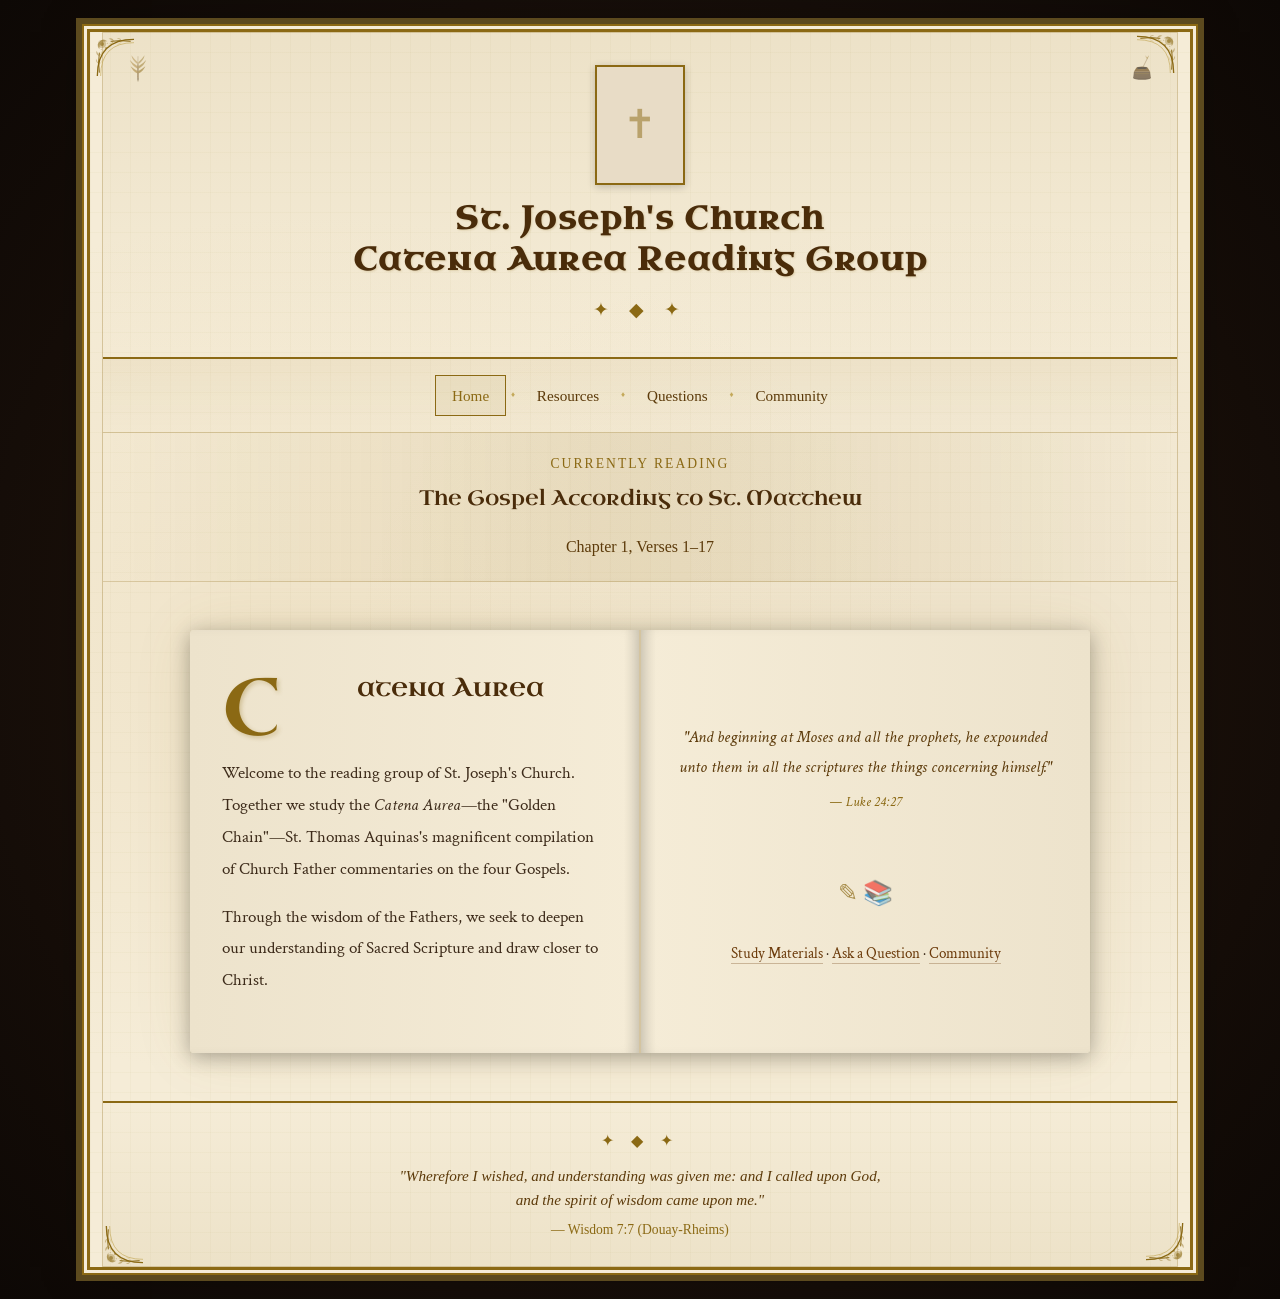
==== index.html @ 97a736d8 "Update site: Disqus commenting, new footer, commentary links, smaller icons - Replace blog posts wit" ====
<!DOCTYPE html>
<html lang="en">
<head>
    <!--
        THIS IS YOUR HOMEPAGE, AMANDA!
        It features an "open book" layout with two pages side by side.
        The left page has the title and welcome message.
        The right page has a featured verse and quick links.

        To change any text, just edit the words between the tags below.
    -->
    <meta charset="UTF-8">
    <meta name="viewport" content="width=device-width, initial-scale=1.0">
    <title>St. Joseph's Catena Aurea Reading Group</title>
    <link rel="stylesheet" href="style.css">
</head>
<body>

<!-- The whole site sits inside this "page-frame" which creates the
     illuminated manuscript border effect on the dark background -->
<div class="page-frame">
<div class="page-inner">

    <!-- ======== HEADER ========
         The quill sits on the left, inkwell on the right,
         and a portrait of St. Thomas Aquinas in the center.

         TO ADD THE PORTRAIT:
         1. Save a portrait image as "images/aquinas-portrait.jpg"
         2. Replace the <div class="portrait-placeholder"> below
            with: <img src="images/aquinas-portrait.jpg" alt="St. Thomas Aquinas">
    -->
    <header class="site-header">
        <div class="header-icon-left">
            <img src="images/quill.svg" alt="Quill">
        </div>
        <div class="header-icon-right">
            <img src="images/inkwell.svg" alt="Inkwell">
        </div>
        <div class="header-portrait">
            <div class="portrait-placeholder">&#10013;</div>
        </div>
        <h1>St. Joseph's Church<br>Catena Aurea Reading Group</h1>
        <div class="ornament">&#10022; &#9670; &#10022;</div>
    </header>

    <!-- ======== NAVIGATION ========
         These links appear on EVERY page. If you add a new page,
         add a matching link here (and on every other page too).
         The "active" class highlights which page you're currently on. -->
    <nav class="site-nav">
        <a href="index.html" class="active">Home</a>
        <span class="sep">&#9830;</span>
        <a href="resources.html">Resources</a>
        <span class="sep">&#9830;</span>
        <a href="questions.html">Questions</a>
        <span class="sep">&#9830;</span>
        <a href="community.html">Community</a>
    </nav>

    <!-- ======== CURRENTLY READING — prominent at the top ======== -->
    <section class="currently-reading">
        <p class="currently-reading-label">Currently Reading</p>
        <p class="currently-reading-title">The Gospel According to St. Matthew</p>
        <p class="currently-reading-chapter">Chapter 1, Verses 1&ndash;17</p>
    </section>

    <!-- ======== THE OPEN BOOK ========
         This creates a two-page "open book" layout.
         Left page = title & welcome, Right page = verse & links.

         TO ADD A BACKGROUND IMAGE (like a book on a medieval desk):
         1. Save your image in an "images" folder
         2. In style.css, find the ".hero-book" section
         3. Uncomment the background-image line and point it to your file
    -->
    <section class="hero-book">
        <div class="book-container">

            <!-- LEFT PAGE -->
            <div class="book-page-left">
                <div class="book-title">
                    <span class="illuminated-letter">C</span>atena Aurea
                </div>
                <div class="book-text">
                    <p>
                        Welcome to the reading group of St. Joseph's Church.
                        Together we study the <em>Catena Aurea</em>&mdash;the
                        "Golden Chain"&mdash;St. Thomas Aquinas's magnificent
                        compilation of Church Father commentaries on the four Gospels.
                    </p>
                    <p>
                        Through the wisdom of the Fathers, we seek to deepen our
                        understanding of Sacred Scripture and draw closer to Christ.
                    </p>
                </div>
            </div>

            <!-- RIGHT PAGE -->
            <div class="book-page-right">
                <div class="book-verse">
                    "And beginning at Moses and all the prophets,
                    he expounded unto them in all the scriptures
                    the things concerning himself."
                    <cite>&mdash; Luke 24:27</cite>
                </div>

                <div class="book-text" style="margin-top: 2rem; text-align: center;">
                    <div class="quill-decoration">&#9998; &#128218;</div>

                    <p style="font-size: 0.95rem;">
                        <a href="resources.html">Study Materials</a> &middot;
                        <a href="questions.html">Ask a Question</a> &middot;
                        <a href="community.html">Community</a>
                    </p>
                </div>
            </div>

        </div><!-- end book-container -->
    </section>

    <!-- ======== FOOTER ======== -->
    <footer class="site-footer">
        <div class="footer-ornament">&#10022; &#9670; &#10022;</div>
        <p class="footer-verse">
            "Wherefore I wished, and understanding was given me: and I called
            upon God, and the spirit of wisdom came upon me."
        </p>
        <p class="footer-cite">&mdash; Wisdom 7:7 (Douay-Rheims)</p>
    </footer>

</div><!-- end page-inner -->
</div><!-- end page-frame -->

</body>
</html>
---- style.css ----
/*
 * ==========================================================
 *  ST. JOSEPH'S CATENA AUREA READING GROUP
 *  Medieval Illuminated Manuscript Theme
 * ==========================================================
 *
 *  HOW THIS STYLESHEET WORKS, AMANDA:
 *
 *  This file controls ALL the visual styling for every page.
 *  It's organized in sections:
 *    1. Fonts & base styles
 *    2. The illuminated border / page frame
 *    3. Navigation
 *    4. The homepage open-book design
 *    5. Page content styles
 *    6. Cards, quotes, and special sections
 *    7. Footer
 *    8. Mobile styles
 *
 *  To change colors, look for "color:" or "background" lines.
 *  The main gold color is #8B6914. The parchment color is #f5ecd7.
 * ==========================================================
 */

/* ---- GOOGLE FONTS ----
   We import two fonts:
   - "Uncial Antiqua" for headings (looks like medieval script)
   - "Crimson Text" for body text (elegant serif, easy to read)
   These load from Google's free font service.
*/
@import url('https://fonts.googleapis.com/css2?family=Uncial+Antiqua&family=Crimson+Text:ital,wght@0,400;0,600;0,700;1,400;1,600&family=IM+Fell+English+SC&display=swap');

/* ---- BASE STYLES ---- */

* {
    margin: 0;
    padding: 0;
    box-sizing: border-box;
}

html {
    scroll-behavior: smooth;
}

body {
    font-family: 'Crimson Text', Georgia, serif;
    font-size: 18px;
    line-height: 1.8;
    color: #2c1810;
    background-color: #1a0f0a;
    /* Dark wood-like background behind the "page" */
    background-image:
        radial-gradient(ellipse at center, #2a1a10 0%, #0d0805 100%);
    min-height: 100vh;
}

/* ============================================================
   THE ILLUMINATED PAGE FRAME
   This creates the parchment "page" with ornate borders,
   sitting on the dark background like a manuscript on a desk.
   ============================================================ */

.page-frame {
    max-width: 1100px;
    margin: 2rem auto;
    background-color: #f5ecd7;
    /* Parchment texture effect using CSS gradients */
    background-image:
        linear-gradient(rgba(139, 105, 20, 0.03) 1px, transparent 1px),
        linear-gradient(90deg, rgba(139, 105, 20, 0.03) 1px, transparent 1px),
        radial-gradient(ellipse at 20% 50%, rgba(210, 180, 120, 0.15), transparent 50%),
        radial-gradient(ellipse at 80% 50%, rgba(180, 150, 100, 0.1), transparent 50%);
    background-size: 20px 20px, 20px 20px, 100% 100%, 100% 100%;
    position: relative;
    box-shadow:
        0 0 0 3px #8B6914,
        0 0 0 6px #f5ecd7,
        0 0 0 8px #8B6914,
        0 0 0 14px #5c4a1e,
        0 0 40px rgba(0, 0, 0, 0.5);
    /* The multi-layer box-shadow creates the ornate gold border effect */
}

/* Decorative corner ornaments using SVG images */
.page-frame::before,
.page-frame::after {
    content: "";
    position: absolute;
    width: 80px;
    height: 80px;
    background-image: url('images/border-corner.svg');
    background-size: contain;
    background-repeat: no-repeat;
    z-index: 2;
}

.page-frame::before {
    top: 4px;
    left: 4px;
}

.page-frame::after {
    bottom: 4px;
    right: 4px;
    transform: rotate(180deg);
}

/* Inner border decoration */
.page-inner {
    border: 1px solid rgba(139, 105, 20, 0.3);
    margin: 12px;
    padding: 0;
    position: relative;
}

.page-inner::before,
.page-inner::after {
    content: "";
    position: absolute;
    width: 80px;
    height: 80px;
    background-image: url('images/border-corner.svg');
    background-size: contain;
    background-repeat: no-repeat;
    z-index: 2;
}

.page-inner::before {
    top: 0;
    right: 0;
    transform: scaleX(-1);
}

.page-inner::after {
    bottom: 0;
    left: 0;
    transform: scaleY(-1);
}

/* ============================================================
   TOP HEADER BANNER
   ============================================================ */

.site-header {
    text-align: center;
    padding: 2rem 2rem 1rem;
    border-bottom: 2px solid #8B6914;
    position: relative;
    background: linear-gradient(to bottom,
        rgba(139, 105, 20, 0.08),
        transparent);
}

/* Quill and inkwell icons flanking the header */
.header-icon-left,
.header-icon-right {
    position: absolute;
    top: 1.2rem;
    width: 22px;
    height: 32px;
    opacity: 0.6;
}

.header-icon-left {
    left: 1.5rem;
}

.header-icon-right {
    right: 1.5rem;
}

.header-icon-left img,
.header-icon-right img {
    width: 100%;
    height: 100%;
}

/* Thomas Aquinas portrait */
.header-portrait {
    width: 90px;
    height: 120px;
    margin: 0 auto 0.8rem;
    border: 2px solid #8B6914;
    box-shadow: 0 2px 8px rgba(0, 0, 0, 0.2);
    overflow: hidden;
    background-color: #e8dcc6;
}

.header-portrait img {
    width: 100%;
    height: 100%;
    object-fit: cover;
}

/* Placeholder when no portrait image is set yet */
.header-portrait .portrait-placeholder {
    width: 100%;
    height: 100%;
    display: flex;
    align-items: center;
    justify-content: center;
    font-family: 'Uncial Antiqua', serif;
    font-size: 2.5rem;
    color: #8B6914;
    opacity: 0.5;
}

.site-header h1 {
    font-family: 'Uncial Antiqua', 'IM Fell English SC', serif;
    font-size: 2rem;
    color: #4a2c0a;
    letter-spacing: 0.05em;
    line-height: 1.3;
    text-shadow: 1px 1px 2px rgba(139, 105, 20, 0.2);
}

.site-header .subtitle {
    font-family: 'IM Fell English SC', serif;
    font-size: 1.05rem;
    color: #7a5c2e;
    margin-top: 0.3rem;
    font-style: italic;
}

/* Decorative divider line with diamond */
.ornament {
    text-align: center;
    color: #8B6914;
    font-size: 1.2rem;
    margin: 0.8rem 0;
    letter-spacing: 0.5rem;
}

/* ============================================================
   NAVIGATION
   The menu that appears on every page.
   ============================================================ */

.site-nav {
    display: flex;
    justify-content: center;
    flex-wrap: wrap;
    gap: 0.3rem;
    padding: 1rem 1.5rem;
    background: linear-gradient(to bottom,
        rgba(139, 105, 20, 0.06),
        transparent);
    border-bottom: 1px solid rgba(139, 105, 20, 0.25);
}

.site-nav a {
    font-family: 'IM Fell English SC', serif;
    font-size: 0.95rem;
    color: #5c3a0a;
    text-decoration: none;
    padding: 0.35rem 1rem;
    border: 1px solid transparent;
    transition: all 0.3s ease;
}

.site-nav a:hover,
.site-nav a.active {
    color: #8B6914;
    border-color: #8B6914;
    background-color: rgba(139, 105, 20, 0.06);
}

/* Separator dots between nav links */
.site-nav .sep {
    color: #c4a95a;
    align-self: center;
    font-size: 0.5rem;
}

/* ============================================================
   CURRENTLY READING — banner at top of homepage
   ============================================================ */

.currently-reading {
    text-align: center;
    padding: 1.2rem 2rem;
    background: linear-gradient(to right,
        transparent,
        rgba(139, 105, 20, 0.1),
        transparent);
    border-bottom: 1px solid rgba(139, 105, 20, 0.25);
}

.currently-reading-label {
    font-family: 'IM Fell English SC', serif;
    font-size: 0.85rem;
    color: #8B6914;
    text-transform: uppercase;
    letter-spacing: 0.15em;
    margin-bottom: 0.2rem;
}

.currently-reading-title {
    font-family: 'Uncial Antiqua', serif;
    font-size: 1.3rem;
    color: #4a2c0a;
}

.currently-reading-chapter {
    font-family: 'IM Fell English SC', serif;
    font-size: 1rem;
    color: #5c3a0a;
    margin-top: 0.2rem;
    margin-bottom: 0;
}

/* ============================================================
   HOMEPAGE — THE OPEN BOOK
   ============================================================ */

.hero-book {
    padding: 3rem 2rem;
    text-align: center;
    position: relative;
}

/* If you add a background image of an open book on a desk,
   uncomment and edit this section:

.hero-book {
    background-image: url('images/book-on-desk.jpg');
    background-size: cover;
    background-position: center;
    min-height: 500px;
}
*/

.book-container {
    display: flex;
    max-width: 900px;
    margin: 0 auto;
    box-shadow:
        0 4px 20px rgba(0, 0, 0, 0.3),
        0 0 60px rgba(139, 105, 20, 0.1);
    border-radius: 4px;
    overflow: hidden;
}

/* Left page of the open book */
.book-page-left,
.book-page-right {
    flex: 1;
    padding: 2.5rem 2rem;
    background-color: #f9f2e3;
    position: relative;
    min-height: 400px;
    display: flex;
    flex-direction: column;
    justify-content: center;
}

.book-page-left {
    background: linear-gradient(to right, #ede3cc, #f5ecd7);
    border-right: 2px solid #d4c4a0;
    box-shadow: inset -8px 0 15px -8px rgba(0, 0, 0, 0.15);
}

.book-page-right {
    background: linear-gradient(to left, #ede3cc, #f5ecd7);
    border-left: none;
    box-shadow: inset 8px 0 15px -8px rgba(0, 0, 0, 0.15);
}

/* The "spine" shadow between pages */
.book-page-left::after {
    content: '';
    position: absolute;
    right: 0;
    top: 0;
    bottom: 0;
    width: 15px;
    background: linear-gradient(to left,
        rgba(0, 0, 0, 0.08),
        transparent);
}

.book-page-right::before {
    content: '';
    position: absolute;
    left: 0;
    top: 0;
    bottom: 0;
    width: 15px;
    background: linear-gradient(to right,
        rgba(0, 0, 0, 0.08),
        transparent);
}

/* Illuminated capital letter - the big decorative first letter */
.illuminated-letter {
    font-family: 'Uncial Antiqua', serif;
    font-size: 5rem;
    float: left;
    line-height: 0.85;
    color: #8B6914;
    margin-right: 0.15em;
    margin-top: 0.05em;
    text-shadow: 2px 2px 4px rgba(139, 105, 20, 0.3);
    /* In real illuminated manuscripts, the first letter was
       painted in gold with intricate decorations around it */
}

.book-title {
    font-family: 'Uncial Antiqua', serif;
    font-size: 1.6rem;
    color: #4a2c0a;
    margin-bottom: 1rem;
    line-height: 1.4;
}

.book-text {
    font-size: 1.05rem;
    line-height: 1.9;
    color: #3d2b1a;
    text-align: left;
}

.book-verse {
    font-style: italic;
    text-align: center;
    margin-top: 1.5rem;
    color: #5c3a0a;
    font-size: 1.05rem;
}

.book-verse cite {
    display: block;
    font-size: 0.9rem;
    margin-top: 0.4rem;
    color: #8B6914;
}

/* ============================================================
   PAGE CONTENT — used on all inner pages
   ============================================================ */

.page-content {
    padding: 2rem 3rem;
}

.page-title {
    font-family: 'Uncial Antiqua', serif;
    font-size: 2rem;
    color: #4a2c0a;
    text-align: center;
    margin-bottom: 0.5rem;
}

.page-subtitle {
    font-family: 'IM Fell English SC', serif;
    text-align: center;
    color: #7a5c2e;
    font-size: 1rem;
    margin-bottom: 2rem;
}

h2 {
    font-family: 'Uncial Antiqua', serif;
    font-size: 1.4rem;
    color: #5c3a0a;
    margin: 2rem 0 0.8rem;
    padding-bottom: 0.4rem;
    border-bottom: 1px solid rgba(139, 105, 20, 0.3);
}

h3 {
    font-family: 'IM Fell English SC', serif;
    font-size: 1.15rem;
    color: #6b4c1e;
    margin: 1.5rem 0 0.6rem;
}

p {
    margin-bottom: 1rem;
}

/* ============================================================
   CARDS — used for resources, bios, articles, etc.
   Each card is a little box with a title and description.
   ============================================================ */

.card-grid {
    display: grid;
    grid-template-columns: repeat(auto-fill, minmax(280px, 1fr));
    gap: 1.5rem;
    margin: 1.5rem 0;
}

.card {
    background: linear-gradient(135deg, #faf3e4, #f0e6cf);
    border: 1px solid #d4c4a0;
    padding: 1.5rem;
    position: relative;
    transition: box-shadow 0.3s ease;
}

.card:hover {
    box-shadow: 0 3px 12px rgba(139, 105, 20, 0.15);
}

.card h3 {
    margin-top: 0;
    font-size: 1.1rem;
}

.card p {
    font-size: 0.95rem;
    margin-bottom: 0.5rem;
}

.card .card-type {
    display: inline-block;
    font-family: 'IM Fell English SC', serif;
    font-size: 0.75rem;
    color: #8B6914;
    border: 1px solid #8B6914;
    padding: 0.15rem 0.5rem;
    margin-bottom: 0.8rem;
    text-transform: uppercase;
    letter-spacing: 0.08em;
}

.card a {
    color: #6b3a0a;
    font-weight: 600;
}

.card a:hover {
    color: #8B6914;
}

/* ============================================================
   QUOTES — styled like manuscript excerpts
   ============================================================ */

.quote-card {
    background: linear-gradient(135deg, #faf3e4, #f0e6cf);
    border-left: 4px solid #8B6914;
    padding: 1.5rem 1.5rem 1.2rem;
    margin: 1.2rem 0;
    position: relative;
}

.quote-card::before {
    content: "\201C"; /* opening curly quote */
    font-family: 'Uncial Antiqua', serif;
    font-size: 4rem;
    color: rgba(139, 105, 20, 0.2);
    position: absolute;
    top: -0.2rem;
    left: 0.5rem;
    line-height: 1;
}

.quote-card blockquote {
    font-style: italic;
    font-size: 1.05rem;
    color: #3d2b1a;
    padding-left: 0.5rem;
    margin-bottom: 0.5rem;
}

.quote-card .attribution {
    text-align: right;
    color: #7a5c2e;
    font-family: 'IM Fell English SC', serif;
    font-size: 0.9rem;
}

.quote-card .submitted-by {
    font-size: 0.85rem;
    color: #999;
    margin-top: 0.4rem;
    text-align: right;
}

/* ============================================================
   QUESTIONS SECTION
   ============================================================ */

.question-entry {
    background: linear-gradient(135deg, #faf3e4, #f0e6cf);
    border: 1px solid #d4c4a0;
    padding: 1.5rem;
    margin: 1.2rem 0;
}

.question-entry .question-text {
    font-weight: 700;
    font-size: 1.05rem;
    color: #4a2c0a;
    margin-bottom: 0.8rem;
}

.question-entry .passage-ref {
    font-family: 'IM Fell English SC', serif;
    font-size: 0.85rem;
    color: #8B6914;
    margin-bottom: 0.8rem;
}

.question-entry .catena-quote {
    background-color: rgba(139, 105, 20, 0.06);
    border-left: 3px solid #c4a95a;
    padding: 1rem;
    font-style: italic;
    font-size: 0.95rem;
    color: #3d2b1a;
    margin: 0.8rem 0;
}

.question-entry .catena-quote .father-name {
    font-weight: 700;
    font-style: normal;
    color: #5c3a0a;
}

/* ============================================================
   BLOG POSTS — Community page
   ============================================================ */

.blog-post {
    background: #ffffff;
    border: 1px solid #d4c4a0;
    margin: 1.5rem 0;
    padding: 0;
}

.blog-post-header {
    display: flex;
    justify-content: space-between;
    align-items: center;
    padding: 0.8rem 1.5rem;
    border-bottom: 1px solid rgba(139, 105, 20, 0.15);
    background: rgba(139, 105, 20, 0.05);
}

.blog-post-author {
    font-family: 'IM Fell English SC', serif;
    font-size: 0.95rem;
    color: #5c3a0a;
    font-weight: 700;
}

.blog-post-date {
    font-family: 'IM Fell English SC', serif;
    font-size: 0.85rem;
    color: #8B6914;
}

.blog-post-title {
    font-family: 'Uncial Antiqua', serif;
    font-size: 1.2rem;
    color: #4a2c0a;
    padding: 1rem 1.5rem 0;
    margin: 0;
    border: none;
}

.blog-post-body {
    padding: 0.8rem 1.5rem 1rem;
}

.blog-post-body blockquote {
    background-color: rgba(139, 105, 20, 0.06);
    border-left: 3px solid #c4a95a;
    padding: 1rem;
    margin: 0.8rem 0;
    font-style: italic;
}

.blog-post-body img {
    max-width: 100%;
    margin: 0.8rem 0;
    border: 1px solid #d4c4a0;
}

/* Comments section within a blog post */
.blog-post-comments {
    border-top: 1px solid rgba(139, 105, 20, 0.15);
    padding: 1rem 1.5rem;
    background: rgba(139, 105, 20, 0.03);
}

.blog-post-comments h4 {
    font-family: 'IM Fell English SC', serif;
    font-size: 0.9rem;
    color: #7a5c2e;
    margin-bottom: 0.8rem;
}

.blog-comment {
    padding: 0.6rem 0;
    border-bottom: 1px solid rgba(139, 105, 20, 0.1);
}

.blog-comment:last-child {
    border-bottom: none;
}

.comment-author {
    font-family: 'IM Fell English SC', serif;
    font-size: 0.85rem;
    color: #5c3a0a;
    font-weight: 700;
    margin-right: 0.5rem;
}

.comment-date {
    font-size: 0.8rem;
    color: #999;
}

.blog-comment p {
    font-size: 0.95rem;
    margin: 0.3rem 0 0;
}

.no-comments {
    font-size: 0.9rem;
    color: #999;
}

.announcement h3 {
    margin-top: 0.3rem;
}

/* ============================================================
   MEMBER DIRECTORY (displayed carefully)
   ============================================================ */

.member-card {
    display: flex;
    gap: 1rem;
    align-items: flex-start;
    background: linear-gradient(135deg, #faf3e4, #f0e6cf);
    border: 1px solid #d4c4a0;
    padding: 1rem 1.2rem;
    margin: 0.8rem 0;
}

.member-card .member-initial {
    font-family: 'Uncial Antiqua', serif;
    font-size: 2rem;
    color: #8B6914;
    width: 50px;
    height: 50px;
    border: 2px solid #8B6914;
    border-radius: 50%;
    display: flex;
    align-items: center;
    justify-content: center;
    flex-shrink: 0;
}

.member-card .member-info h3 {
    margin: 0;
    font-size: 1.05rem;
}

.member-card .member-info p {
    font-size: 0.9rem;
    margin-bottom: 0.2rem;
    color: #5c4a2e;
}

/* ============================================================
   BIO SECTIONS for Church Fathers
   ============================================================ */

.bio-entry {
    margin: 1.5rem 0;
    padding-bottom: 1.5rem;
    border-bottom: 1px solid rgba(139, 105, 20, 0.2);
}

.bio-entry:last-child {
    border-bottom: none;
}

.bio-entry .dates {
    font-family: 'IM Fell English SC', serif;
    color: #8B6914;
    font-size: 0.9rem;
}

/* ============================================================
   LINKS & LISTS
   ============================================================ */

a {
    color: #6b3a0a;
    text-decoration: none;
    border-bottom: 1px solid rgba(107, 58, 10, 0.3);
    transition: all 0.2s ease;
}

a:hover {
    color: #8B6914;
    border-bottom-color: #8B6914;
}

ul, ol {
    margin: 0.8rem 0 1.2rem 1.5rem;
}

li {
    margin-bottom: 0.4rem;
}

/* ============================================================
   FOOTER
   ============================================================ */

.site-footer {
    text-align: center;
    padding: 1.5rem 2rem;
    border-top: 2px solid #8B6914;
    background: linear-gradient(to top,
        rgba(139, 105, 20, 0.08),
        transparent);
    color: #7a5c2e;
    font-family: 'IM Fell English SC', serif;
    font-size: 0.9rem;
}

.site-footer .footer-ornament {
    color: #8B6914;
    font-size: 1rem;
    letter-spacing: 0.4rem;
    margin-bottom: 0.5rem;
}

.site-footer .footer-verse {
    font-style: italic;
    font-size: 0.95rem;
    color: #5c3a0a;
    max-width: 500px;
    margin: 0 auto 0.3rem;
    line-height: 1.6;
}

.site-footer .footer-cite {
    font-size: 0.85rem;
    color: #8B6914;
    margin-bottom: 0;
}

/* ============================================================
   HELPER / UTILITY CLASSES
   ============================================================ */

.text-center {
    text-align: center;
}

.mt-2 {
    margin-top: 2rem;
}

.mb-1 {
    margin-bottom: 1rem;
}

/* Inkwell & feather quill decoration — used as accents */
.quill-decoration {
    text-align: center;
    font-size: 1.5rem;
    color: #8B6914;
    margin: 1.5rem 0;
    opacity: 0.7;
}

/* Drop cap for first paragraph of a section */
.drop-cap::first-letter {
    font-family: 'Uncial Antiqua', serif;
    font-size: 3.5rem;
    float: left;
    line-height: 0.8;
    color: #8B6914;
    margin-right: 0.1em;
    margin-top: 0.1em;
}

/* Notice/info boxes */
.notice {
    background-color: rgba(139, 105, 20, 0.07);
    border: 1px dashed #c4a95a;
    padding: 1rem 1.5rem;
    margin: 1.5rem 0;
    font-size: 0.95rem;
    color: #5c3a0a;
}

/* ============================================================
   MOBILE / RESPONSIVE STYLES
   Makes the site look good on phones and tablets.
   ============================================================ */

@media (max-width: 900px) {
    .page-frame {
        margin: 0.5rem;
    }

    .page-content {
        padding: 1.5rem 1.5rem;
    }

    /* Stack the book pages vertically on small screens */
    .book-container {
        flex-direction: column;
    }

    .book-page-left {
        border-right: none;
        border-bottom: 2px solid #d4c4a0;
        box-shadow: inset 0 -8px 15px -8px rgba(0, 0, 0, 0.15);
        min-height: auto;
    }

    .book-page-left::after {
        display: none;
    }

    .book-page-right {
        box-shadow: inset 0 8px 15px -8px rgba(0, 0, 0, 0.15);
        min-height: auto;
    }

    .book-page-right::before {
        display: none;
    }

    .site-header h1 {
        font-size: 1.5rem;
    }

    .card-grid {
        grid-template-columns: 1fr;
    }

    /* Scale down corner ornaments on tablets */
    .page-frame::before,
    .page-frame::after,
    .page-inner::before,
    .page-inner::after {
        width: 60px;
        height: 60px;
    }
}

@media (max-width: 600px) {
    .site-nav {
        flex-direction: column;
        align-items: center;
    }

    .site-nav .sep {
        display: none;
    }

    .page-inner {
        margin: 6px;
    }

    .page-content {
        padding: 1.2rem 1rem;
    }

    .hero-book {
        padding: 1.5rem 1rem;
    }

    .book-page-left,
    .book-page-right {
        padding: 1.5rem 1.2rem;
    }

    .illuminated-letter {
        font-size: 3.5rem;
    }

    .page-title {
        font-size: 1.5rem;
    }

    /* Portrait and icons scale on phone */
    .header-portrait {
        width: 70px;
        height: 95px;
    }

    .header-icon-left,
    .header-icon-right {
        width: 18px;
        height: 26px;
        top: 0.8rem;
    }

    .header-icon-left {
        left: 0.8rem;
    }

    .header-icon-right {
        right: 0.8rem;
    }

    /* Smaller corner ornaments on phones */
    .page-frame::before,
    .page-frame::after,
    .page-inner::before,
    .page-inner::after {
        width: 45px;
        height: 45px;
    }
}
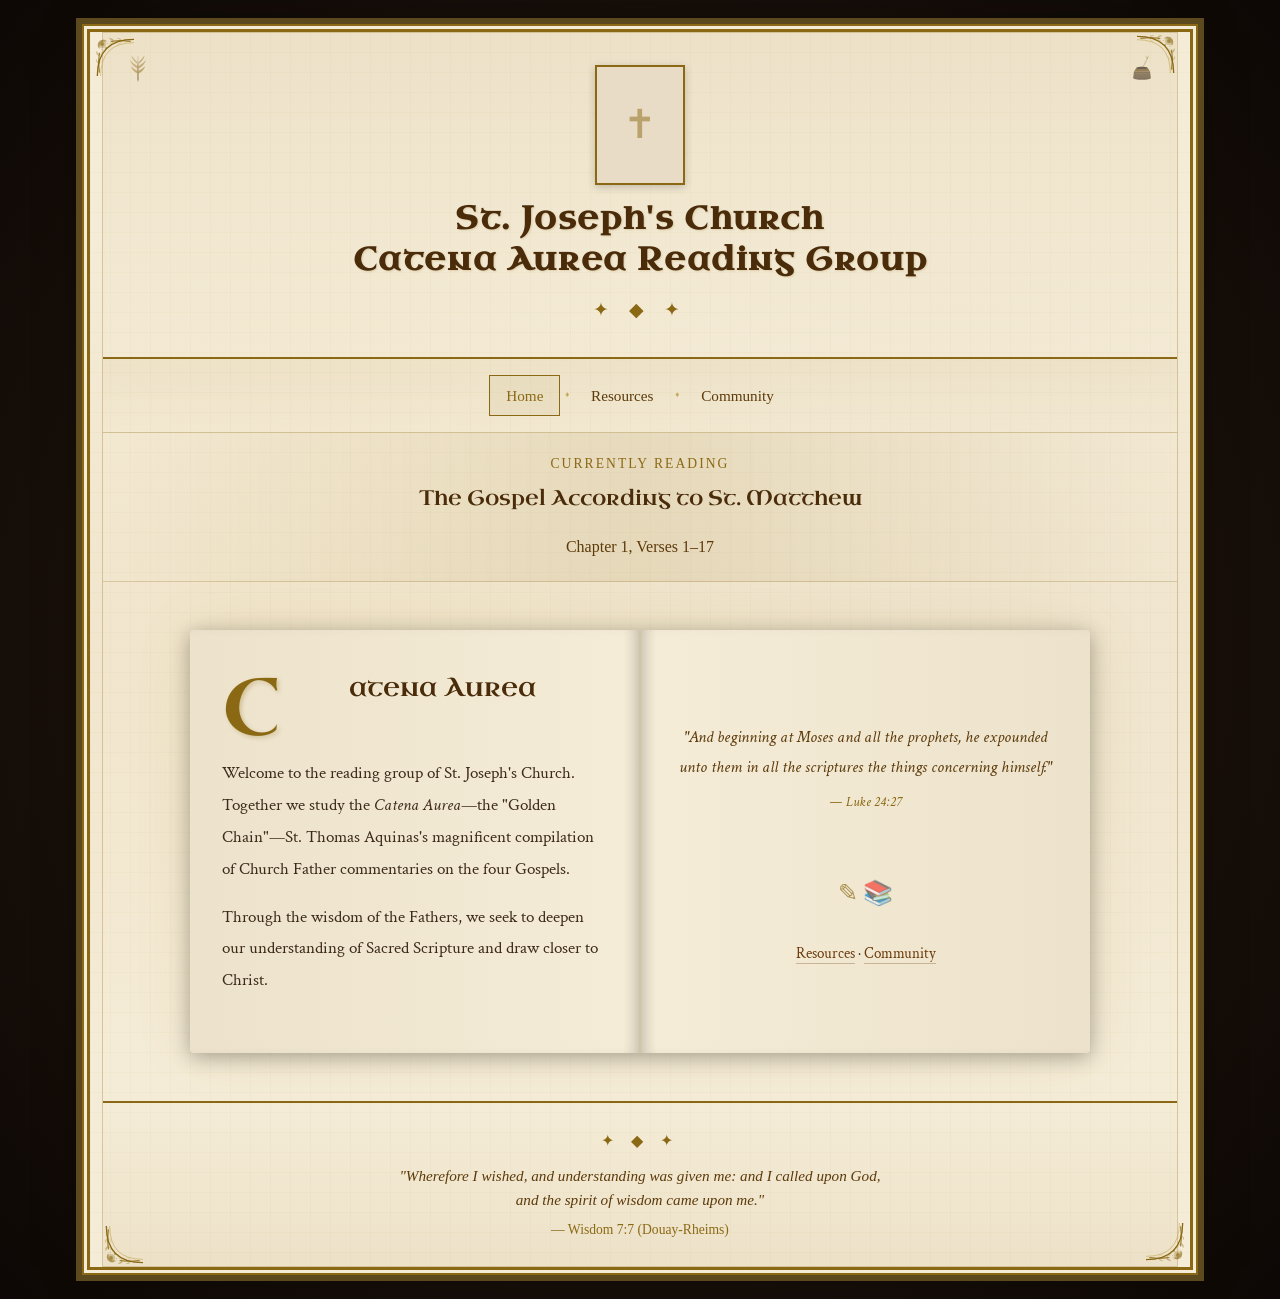
==== commit 4a8d7429: "Simplify site: remove Questions page, clean up Resources, fix spacing - Delete Questions page and re" ====
--- a/index.html
+++ b/index.html
@@ -53,8 +53,6 @@
         <span class="sep">&#9830;</span>
         <a href="resources.html">Resources</a>
         <span class="sep">&#9830;</span>
-        <a href="questions.html">Questions</a>
-        <span class="sep">&#9830;</span>
         <a href="community.html">Community</a>
     </nav>
 
@@ -109,8 +107,7 @@
                     <div class="quill-decoration">&#9998; &#128218;</div>
 
                     <p style="font-size: 0.95rem;">
-                        <a href="resources.html">Study Materials</a> &middot;
-                        <a href="questions.html">Ask a Question</a> &middot;
+                        <a href="resources.html">Resources</a> &middot;
                         <a href="community.html">Community</a>
                     </p>
                 </div>
--- a/style.css
+++ b/style.css
@@ -398,7 +398,7 @@
     float: left;
     line-height: 0.85;
     color: #8B6914;
-    margin-right: 0.15em;
+    margin-right: -0.05em;
     margin-top: 0.05em;
     text-shadow: 2px 2px 4px rgba(139, 105, 20, 0.3);
     /* In real illuminated manuscripts, the first letter was
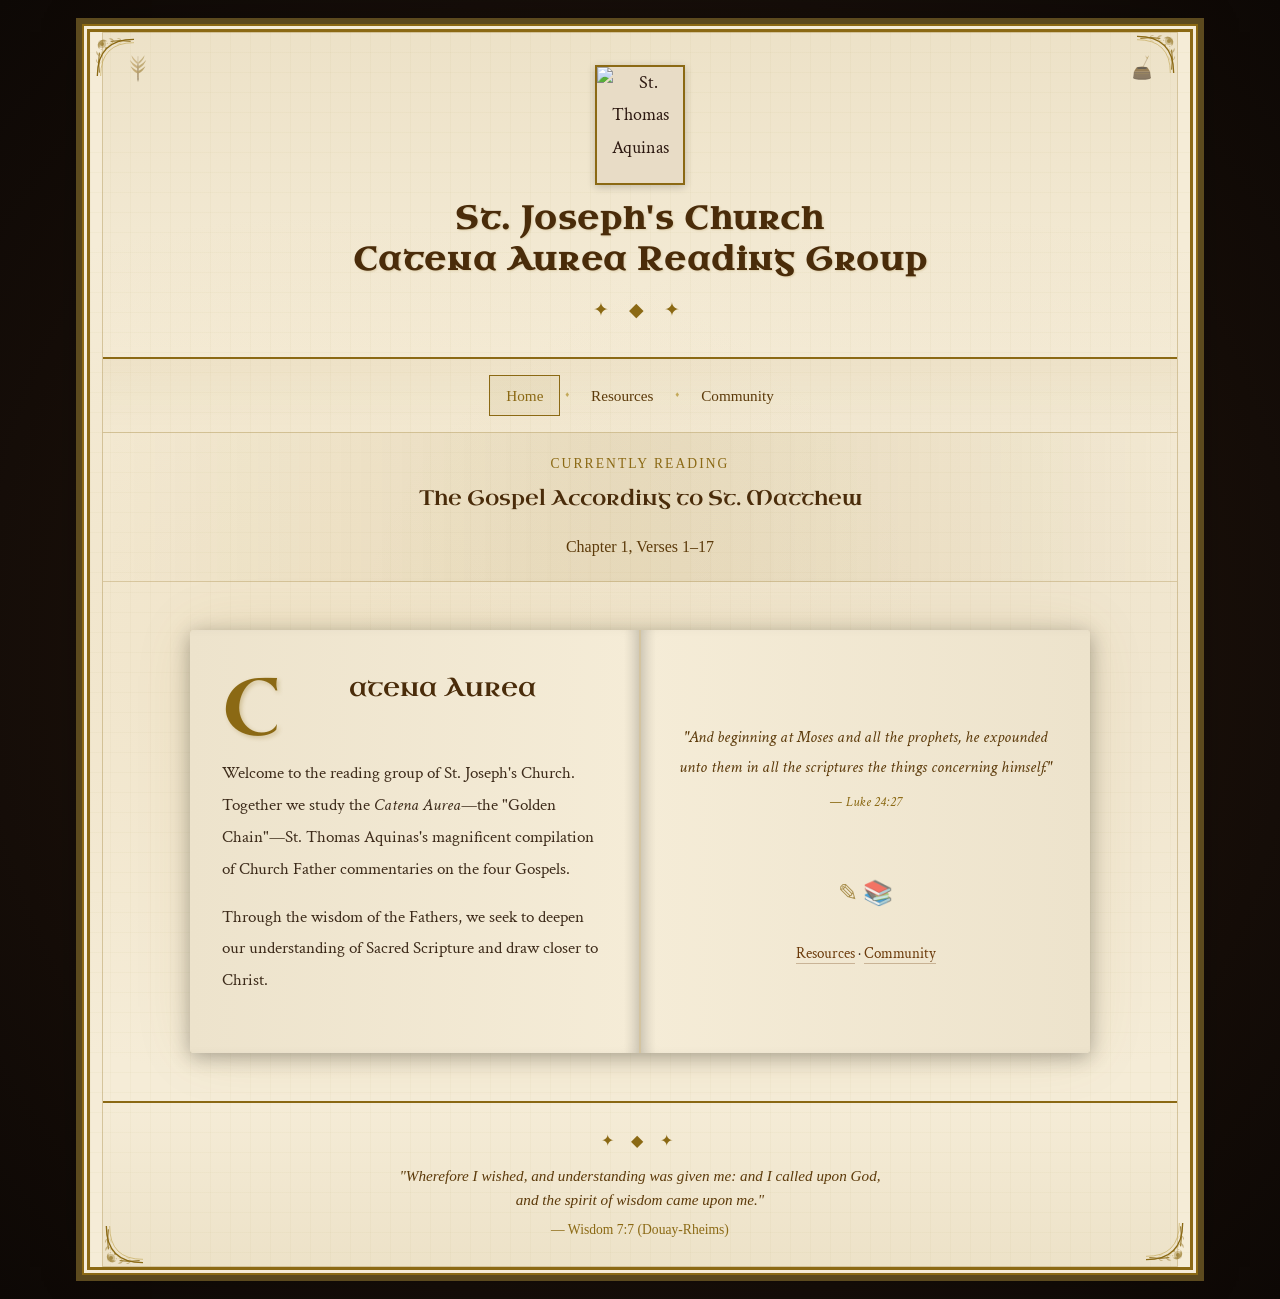
==== commit 4e854644: "Add address, wire up portrait image reference on all pages - Add house address (4284 U.S. Route 5 S," ====
--- a/index.html
+++ b/index.html
@@ -38,7 +38,7 @@
             <img src="images/inkwell.svg" alt="Inkwell">
         </div>
         <div class="header-portrait">
-            <div class="portrait-placeholder">&#10013;</div>
+            <img src="images/aquinas-portrait.jpg" alt="St. Thomas Aquinas">
         </div>
         <h1>St. Joseph's Church<br>Catena Aurea Reading Group</h1>
         <div class="ornament">&#10022; &#9670; &#10022;</div>
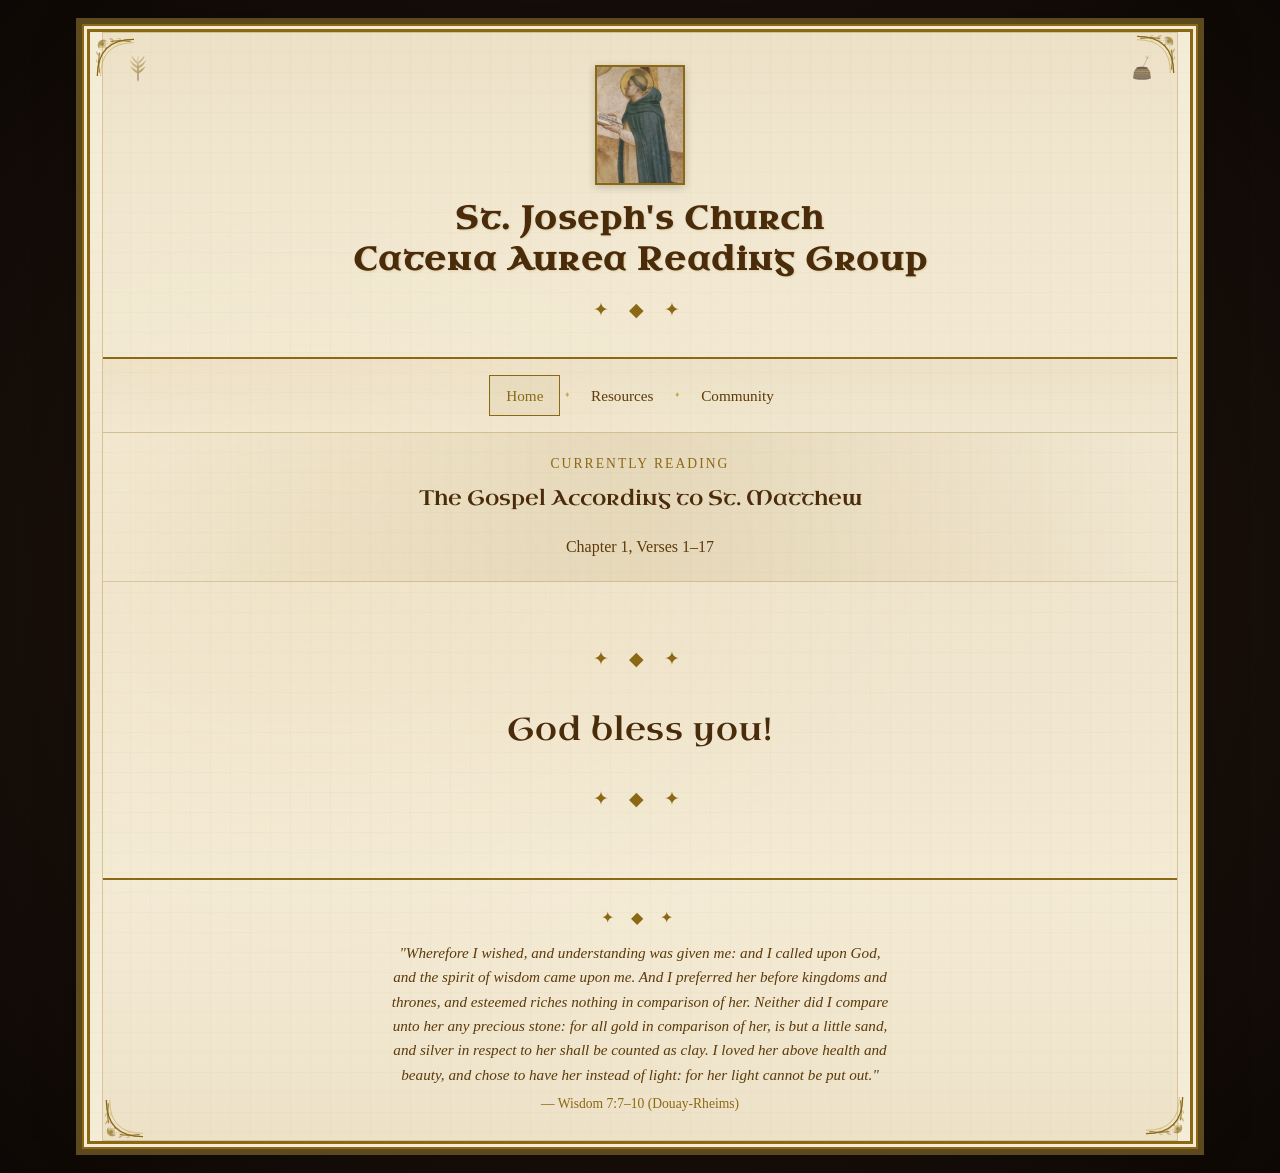
==== commit 97ec58ef: "Add Aquinas portrait, replace homepage with blessing, expand Wisdom quote - Add Fra Angelico St. Tho" ====
--- a/index.html
+++ b/index.html
@@ -21,15 +21,7 @@
 <div class="page-frame">
 <div class="page-inner">
 
-    <!-- ======== HEADER ========
-         The quill sits on the left, inkwell on the right,
-         and a portrait of St. Thomas Aquinas in the center.
-
-         TO ADD THE PORTRAIT:
-         1. Save a portrait image as "images/aquinas-portrait.jpg"
-         2. Replace the <div class="portrait-placeholder"> below
-            with: <img src="images/aquinas-portrait.jpg" alt="St. Thomas Aquinas">
-    -->
+    <!-- ======== HEADER ======== -->
     <header class="site-header">
         <div class="header-icon-left">
             <img src="images/quill.svg" alt="Quill">
@@ -63,57 +55,10 @@
         <p class="currently-reading-chapter">Chapter 1, Verses 1&ndash;17</p>
     </section>
 
-    <!-- ======== THE OPEN BOOK ========
-         This creates a two-page "open book" layout.
-         Left page = title & welcome, Right page = verse & links.
-
-         TO ADD A BACKGROUND IMAGE (like a book on a medieval desk):
-         1. Save your image in an "images" folder
-         2. In style.css, find the ".hero-book" section
-         3. Uncomment the background-image line and point it to your file
-    -->
-    <section class="hero-book">
-        <div class="book-container">
-
-            <!-- LEFT PAGE -->
-            <div class="book-page-left">
-                <div class="book-title">
-                    <span class="illuminated-letter">C</span>atena Aurea
-                </div>
-                <div class="book-text">
-                    <p>
-                        Welcome to the reading group of St. Joseph's Church.
-                        Together we study the <em>Catena Aurea</em>&mdash;the
-                        "Golden Chain"&mdash;St. Thomas Aquinas's magnificent
-                        compilation of Church Father commentaries on the four Gospels.
-                    </p>
-                    <p>
-                        Through the wisdom of the Fathers, we seek to deepen our
-                        understanding of Sacred Scripture and draw closer to Christ.
-                    </p>
-                </div>
-            </div>
-
-            <!-- RIGHT PAGE -->
-            <div class="book-page-right">
-                <div class="book-verse">
-                    "And beginning at Moses and all the prophets,
-                    he expounded unto them in all the scriptures
-                    the things concerning himself."
-                    <cite>&mdash; Luke 24:27</cite>
-                </div>
-
-                <div class="book-text" style="margin-top: 2rem; text-align: center;">
-                    <div class="quill-decoration">&#9998; &#128218;</div>
-
-                    <p style="font-size: 0.95rem;">
-                        <a href="resources.html">Resources</a> &middot;
-                        <a href="community.html">Community</a>
-                    </p>
-                </div>
-            </div>
-
-        </div><!-- end book-container -->
+    <section class="home-blessing">
+        <div class="ornament">&#10022; &#9670; &#10022;</div>
+        <p class="blessing-text">God bless you!</p>
+        <div class="ornament">&#10022; &#9670; &#10022;</div>
     </section>
 
     <!-- ======== FOOTER ======== -->
@@ -121,9 +66,15 @@
         <div class="footer-ornament">&#10022; &#9670; &#10022;</div>
         <p class="footer-verse">
             "Wherefore I wished, and understanding was given me: and I called
-            upon God, and the spirit of wisdom came upon me."
+            upon God, and the spirit of wisdom came upon me. And I preferred
+            her before kingdoms and thrones, and esteemed riches nothing in
+            comparison of her. Neither did I compare unto her any precious
+            stone: for all gold in comparison of her, is but a little sand,
+            and silver in respect to her shall be counted as clay. I loved
+            her above health and beauty, and chose to have her instead of
+            light: for her light cannot be put out."
         </p>
-        <p class="footer-cite">&mdash; Wisdom 7:7 (Douay-Rheims)</p>
+        <p class="footer-cite">&mdash; Wisdom 7:7&ndash;10 (Douay-Rheims)</p>
     </footer>
 
 </div><!-- end page-inner -->
--- a/style.css
+++ b/style.css
@@ -310,7 +310,24 @@
 }
 
 /* ============================================================
-   HOMEPAGE — THE OPEN BOOK
+   HOMEPAGE — BLESSING MESSAGE
+   ============================================================ */
+
+.home-blessing {
+    text-align: center;
+    padding: 3rem 2rem;
+}
+
+.blessing-text {
+    font-family: 'Uncial Antiqua', serif;
+    font-size: 2rem;
+    color: #4a2c0a;
+    margin: 1.5rem 0;
+    letter-spacing: 0.03em;
+}
+
+/* ============================================================
+   HOMEPAGE — THE OPEN BOOK (legacy)
    ============================================================ */
 
 .hero-book {
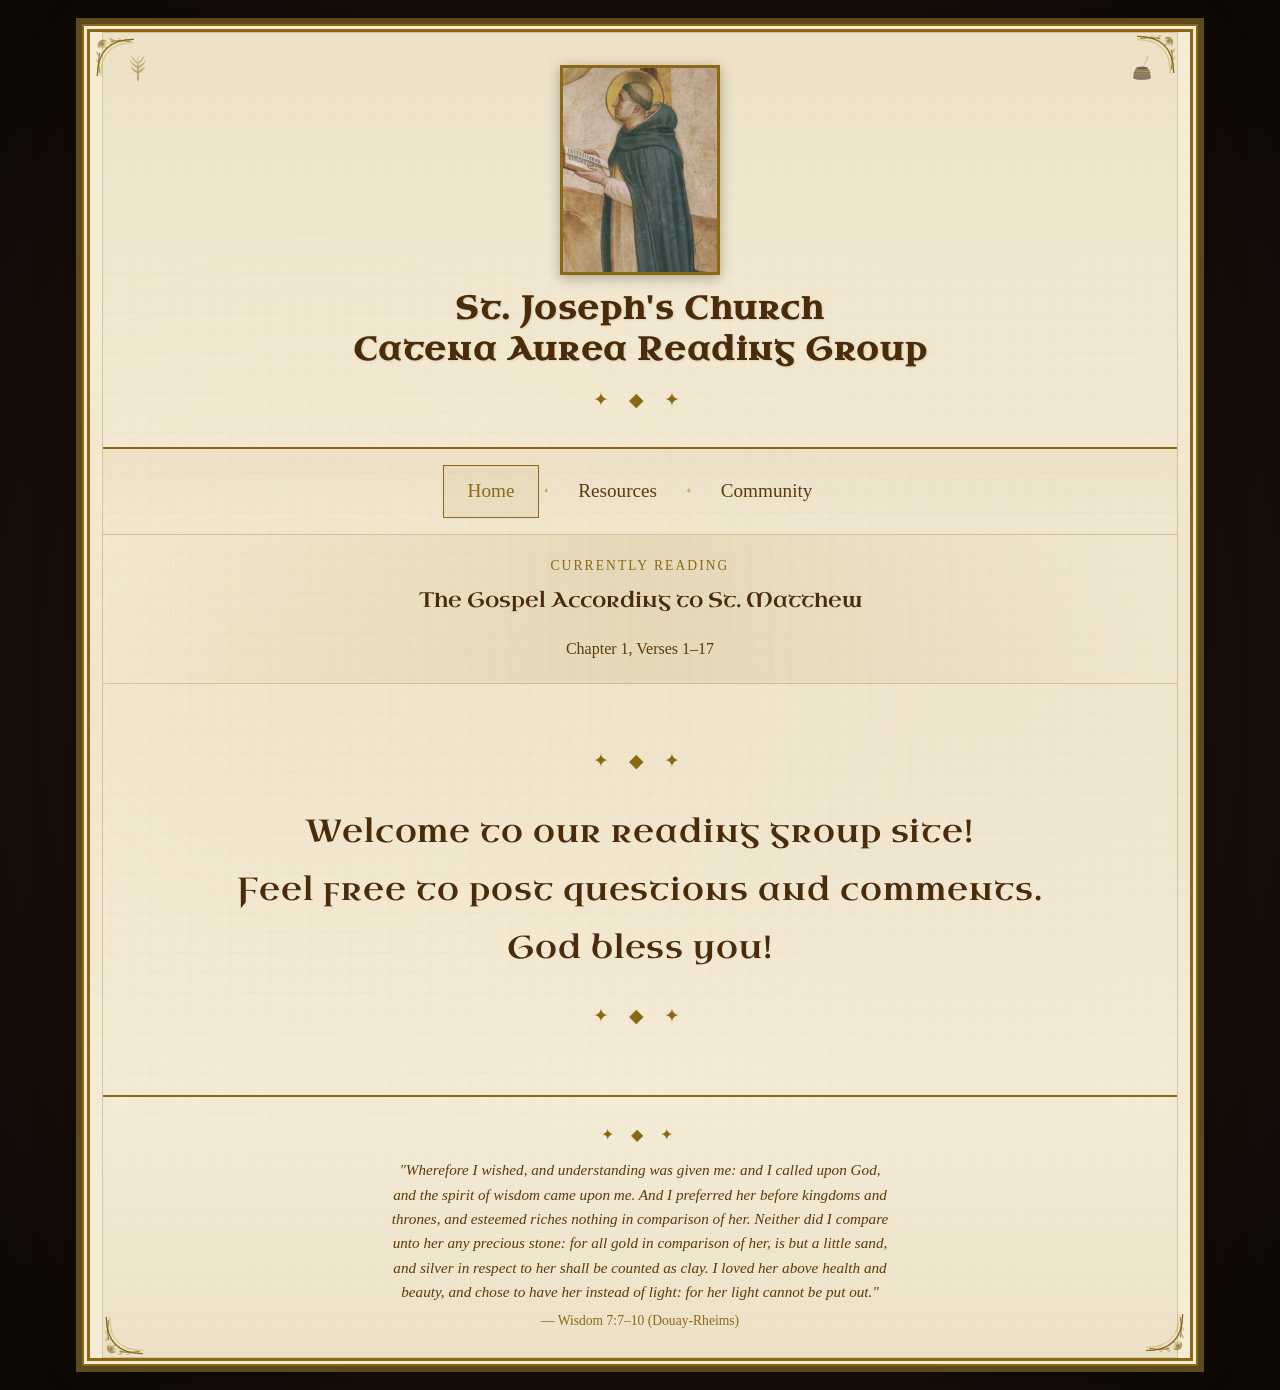
==== commit 56d265b3: "Bigger portrait and nav tabs, update welcome message - Make Aquinas portrait much bigger (160x210px," ====
--- a/index.html
+++ b/index.html
@@ -1,14 +1,7 @@
 <!DOCTYPE html>
 <html lang="en">
 <head>
-    <!--
-        THIS IS YOUR HOMEPAGE, AMANDA!
-        It features an "open book" layout with two pages side by side.
-        The left page has the title and welcome message.
-        The right page has a featured verse and quick links.
-
-        To change any text, just edit the words between the tags below.
-    -->
+    <!-- HOMEPAGE -->
     <meta charset="UTF-8">
     <meta name="viewport" content="width=device-width, initial-scale=1.0">
     <title>St. Joseph's Catena Aurea Reading Group</title>
@@ -57,7 +50,11 @@
 
     <section class="home-blessing">
         <div class="ornament">&#10022; &#9670; &#10022;</div>
-        <p class="blessing-text">God bless you!</p>
+        <p class="blessing-text">
+            Welcome to our reading group site!<br>
+            Feel free to post questions and comments.<br>
+            God bless you!
+        </p>
         <div class="ornament">&#10022; &#9670; &#10022;</div>
     </section>
 
--- a/style.css
+++ b/style.css
@@ -177,11 +177,11 @@
 
 /* Thomas Aquinas portrait */
 .header-portrait {
-    width: 90px;
-    height: 120px;
+    width: 160px;
+    height: 210px;
     margin: 0 auto 0.8rem;
-    border: 2px solid #8B6914;
-    box-shadow: 0 2px 8px rgba(0, 0, 0, 0.2);
+    border: 3px solid #8B6914;
+    box-shadow: 0 3px 12px rgba(0, 0, 0, 0.3);
     overflow: hidden;
     background-color: #e8dcc6;
 }
@@ -250,10 +250,10 @@
 
 .site-nav a {
     font-family: 'IM Fell English SC', serif;
-    font-size: 0.95rem;
+    font-size: 1.2rem;
     color: #5c3a0a;
     text-decoration: none;
-    padding: 0.35rem 1rem;
+    padding: 0.5rem 1.5rem;
     border: 1px solid transparent;
     transition: all 0.3s ease;
 }
@@ -324,132 +324,6 @@
     color: #4a2c0a;
     margin: 1.5rem 0;
     letter-spacing: 0.03em;
-}
-
-/* ============================================================
-   HOMEPAGE — THE OPEN BOOK (legacy)
-   ============================================================ */
-
-.hero-book {
-    padding: 3rem 2rem;
-    text-align: center;
-    position: relative;
-}
-
-/* If you add a background image of an open book on a desk,
-   uncomment and edit this section:
-
-.hero-book {
-    background-image: url('images/book-on-desk.jpg');
-    background-size: cover;
-    background-position: center;
-    min-height: 500px;
-}
-*/
-
-.book-container {
-    display: flex;
-    max-width: 900px;
-    margin: 0 auto;
-    box-shadow:
-        0 4px 20px rgba(0, 0, 0, 0.3),
-        0 0 60px rgba(139, 105, 20, 0.1);
-    border-radius: 4px;
-    overflow: hidden;
-}
-
-/* Left page of the open book */
-.book-page-left,
-.book-page-right {
-    flex: 1;
-    padding: 2.5rem 2rem;
-    background-color: #f9f2e3;
-    position: relative;
-    min-height: 400px;
-    display: flex;
-    flex-direction: column;
-    justify-content: center;
-}
-
-.book-page-left {
-    background: linear-gradient(to right, #ede3cc, #f5ecd7);
-    border-right: 2px solid #d4c4a0;
-    box-shadow: inset -8px 0 15px -8px rgba(0, 0, 0, 0.15);
-}
-
-.book-page-right {
-    background: linear-gradient(to left, #ede3cc, #f5ecd7);
-    border-left: none;
-    box-shadow: inset 8px 0 15px -8px rgba(0, 0, 0, 0.15);
-}
-
-/* The "spine" shadow between pages */
-.book-page-left::after {
-    content: '';
-    position: absolute;
-    right: 0;
-    top: 0;
-    bottom: 0;
-    width: 15px;
-    background: linear-gradient(to left,
-        rgba(0, 0, 0, 0.08),
-        transparent);
-}
-
-.book-page-right::before {
-    content: '';
-    position: absolute;
-    left: 0;
-    top: 0;
-    bottom: 0;
-    width: 15px;
-    background: linear-gradient(to right,
-        rgba(0, 0, 0, 0.08),
-        transparent);
-}
-
-/* Illuminated capital letter - the big decorative first letter */
-.illuminated-letter {
-    font-family: 'Uncial Antiqua', serif;
-    font-size: 5rem;
-    float: left;
-    line-height: 0.85;
-    color: #8B6914;
-    margin-right: -0.05em;
-    margin-top: 0.05em;
-    text-shadow: 2px 2px 4px rgba(139, 105, 20, 0.3);
-    /* In real illuminated manuscripts, the first letter was
-       painted in gold with intricate decorations around it */
-}
-
-.book-title {
-    font-family: 'Uncial Antiqua', serif;
-    font-size: 1.6rem;
-    color: #4a2c0a;
-    margin-bottom: 1rem;
-    line-height: 1.4;
-}
-
-.book-text {
-    font-size: 1.05rem;
-    line-height: 1.9;
-    color: #3d2b1a;
-    text-align: left;
-}
-
-.book-verse {
-    font-style: italic;
-    text-align: center;
-    margin-top: 1.5rem;
-    color: #5c3a0a;
-    font-size: 1.05rem;
-}
-
-.book-verse cite {
-    display: block;
-    font-size: 0.9rem;
-    margin-top: 0.4rem;
-    color: #8B6914;
 }
 
 /* ============================================================
@@ -928,31 +802,6 @@
         padding: 1.5rem 1.5rem;
     }
 
-    /* Stack the book pages vertically on small screens */
-    .book-container {
-        flex-direction: column;
-    }
-
-    .book-page-left {
-        border-right: none;
-        border-bottom: 2px solid #d4c4a0;
-        box-shadow: inset 0 -8px 15px -8px rgba(0, 0, 0, 0.15);
-        min-height: auto;
-    }
-
-    .book-page-left::after {
-        display: none;
-    }
-
-    .book-page-right {
-        box-shadow: inset 0 8px 15px -8px rgba(0, 0, 0, 0.15);
-        min-height: auto;
-    }
-
-    .book-page-right::before {
-        display: none;
-    }
-
     .site-header h1 {
         font-size: 1.5rem;
     }
@@ -989,27 +838,14 @@
         padding: 1.2rem 1rem;
     }
 
-    .hero-book {
-        padding: 1.5rem 1rem;
-    }
-
-    .book-page-left,
-    .book-page-right {
-        padding: 1.5rem 1.2rem;
-    }
-
-    .illuminated-letter {
-        font-size: 3.5rem;
-    }
-
     .page-title {
         font-size: 1.5rem;
     }
 
     /* Portrait and icons scale on phone */
     .header-portrait {
-        width: 70px;
-        height: 95px;
+        width: 120px;
+        height: 158px;
     }
 
     .header-icon-left,
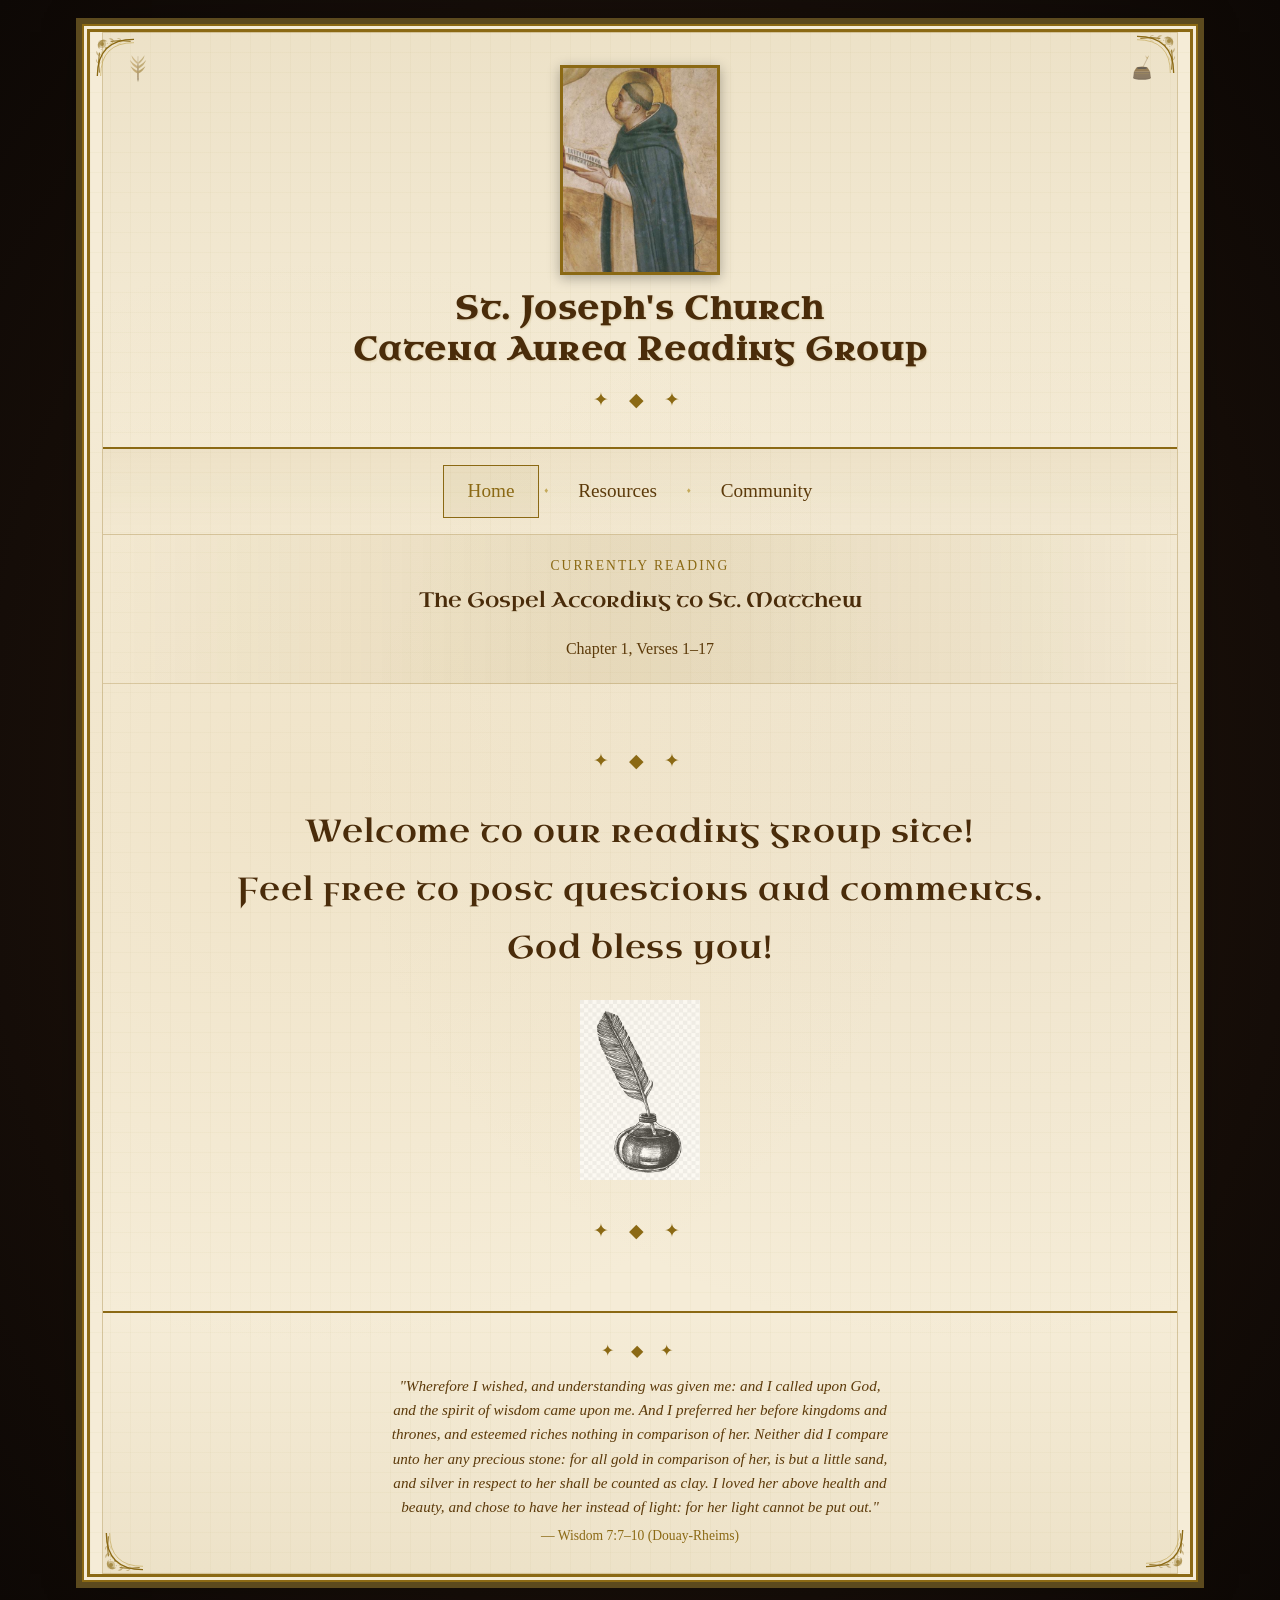
==== commit addc8be0: "Add quill-and-inkwell illustration to homepage - Save Creative Commons quill/inkwell pen-and-ink dra" ====
--- a/index.html
+++ b/index.html
@@ -55,6 +55,9 @@
             Feel free to post questions and comments.<br>
             God bless you!
         </p>
+        <div class="quill-inkwell-decoration">
+            <img src="images/quill-inkwell.jpg" alt="Quill and Inkwell">
+        </div>
         <div class="ornament">&#10022; &#9670; &#10022;</div>
     </section>
 
--- a/style.css
+++ b/style.css
@@ -326,6 +326,17 @@
     letter-spacing: 0.03em;
 }
 
+.quill-inkwell-decoration {
+    text-align: center;
+    margin: 1.5rem 0;
+}
+
+.quill-inkwell-decoration img {
+    width: 120px;
+    height: auto;
+    opacity: 0.7;
+}
+
 /* ============================================================
    PAGE CONTENT — used on all inner pages
    ============================================================ */
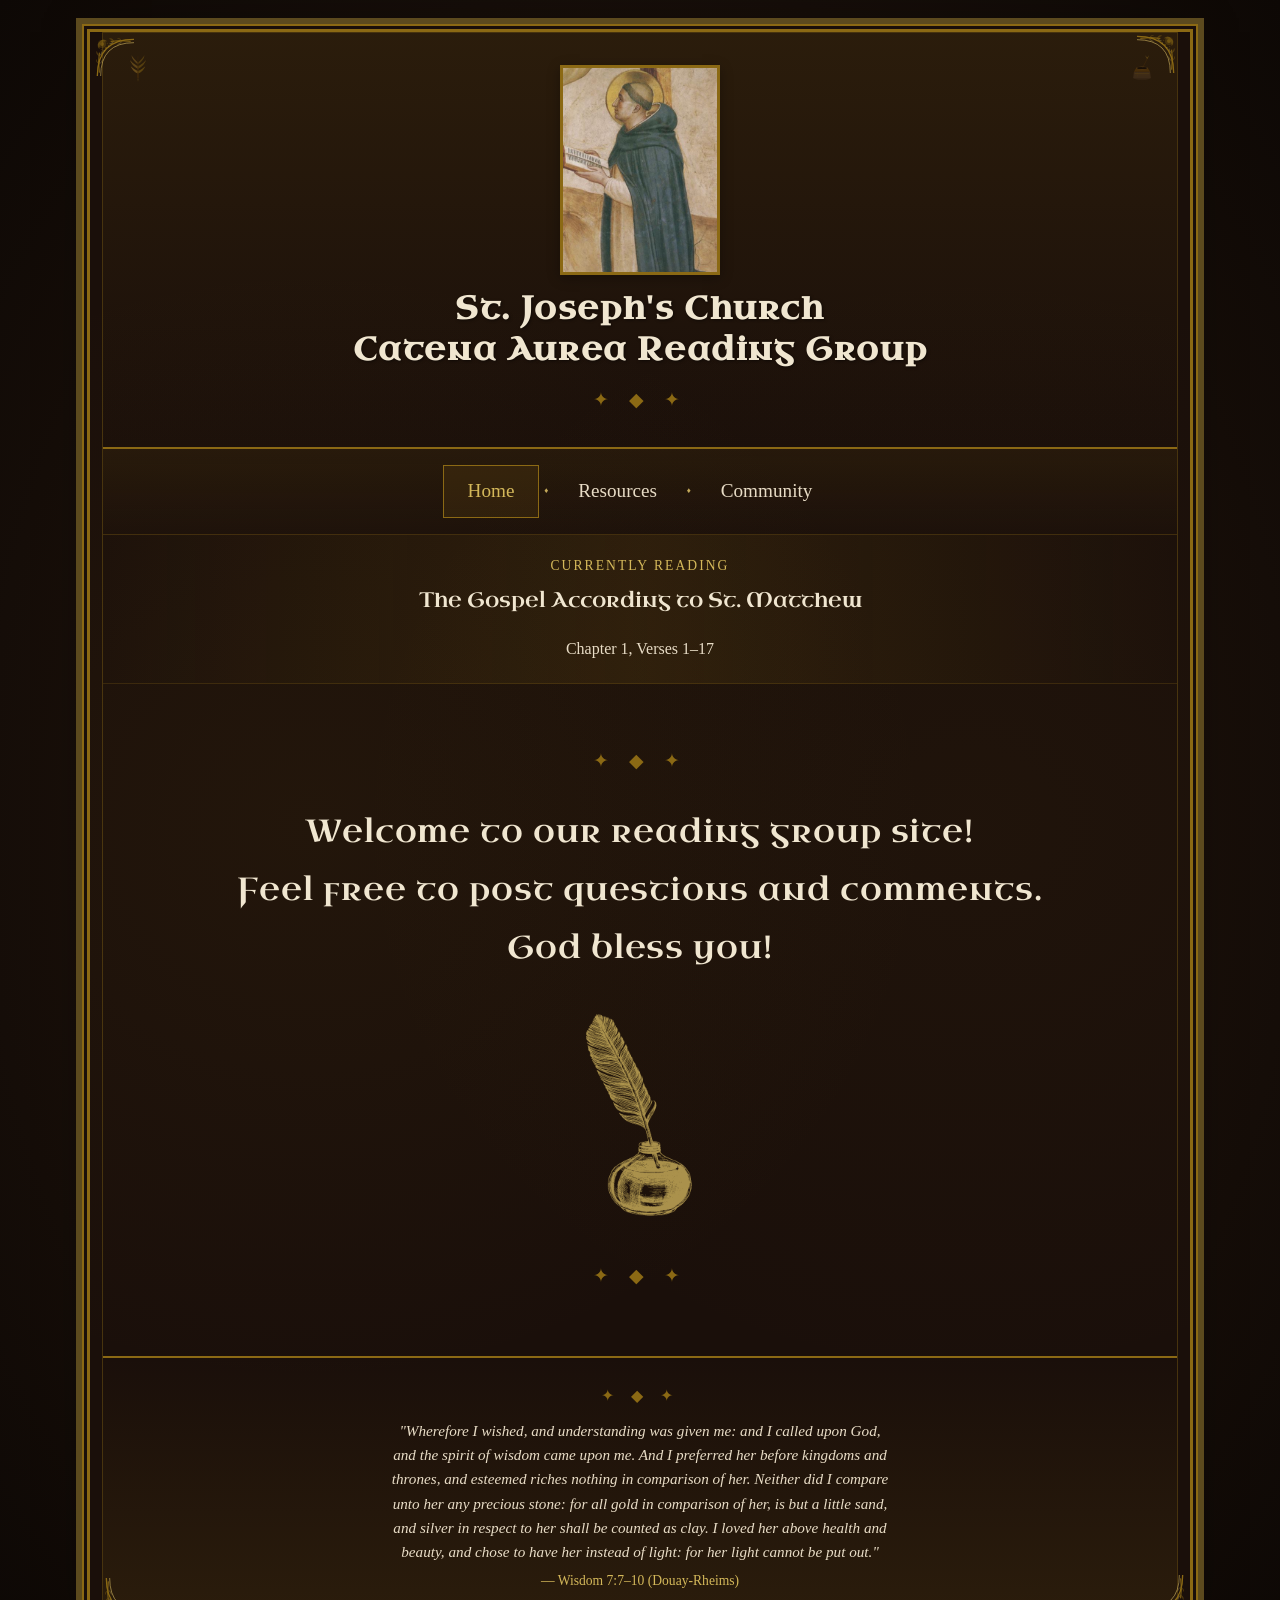
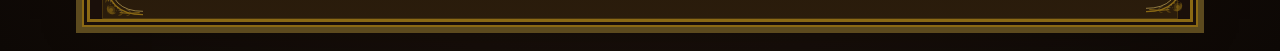
==== commit 44f2a6ad: "Dark theme: white/cream/gold text on dark background, fix quill-inkwell image Switch entire color sc" ====
--- a/index.html
+++ b/index.html
@@ -56,7 +56,7 @@
             God bless you!
         </p>
         <div class="quill-inkwell-decoration">
-            <img src="images/quill-inkwell.jpg" alt="Quill and Inkwell">
+            <img src="images/quill-inkwell.png" alt="Quill and Inkwell">
         </div>
         <div class="ornament">&#10022; &#9670; &#10022;</div>
     </section>
--- a/style.css
+++ b/style.css
@@ -18,7 +18,7 @@
  *    8. Mobile styles
  *
  *  To change colors, look for "color:" or "background" lines.
- *  The main gold color is #8B6914. The parchment color is #f5ecd7.
+ *  The main gold color is #8B6914. Text is cream #f0e6d0 on dark #1a0f0a background.
  * ==========================================================
  */
 
@@ -46,9 +46,8 @@
     font-family: 'Crimson Text', Georgia, serif;
     font-size: 18px;
     line-height: 1.8;
-    color: #2c1810;
+    color: #f0e6d0;
     background-color: #1a0f0a;
-    /* Dark wood-like background behind the "page" */
     background-image:
         radial-gradient(ellipse at center, #2a1a10 0%, #0d0805 100%);
     min-height: 100vh;
@@ -63,22 +62,18 @@
 .page-frame {
     max-width: 1100px;
     margin: 2rem auto;
-    background-color: #f5ecd7;
-    /* Parchment texture effect using CSS gradients */
+    background-color: #1a0f0a;
+    /* Dark wood texture effect using CSS gradients */
     background-image:
-        linear-gradient(rgba(139, 105, 20, 0.03) 1px, transparent 1px),
-        linear-gradient(90deg, rgba(139, 105, 20, 0.03) 1px, transparent 1px),
-        radial-gradient(ellipse at 20% 50%, rgba(210, 180, 120, 0.15), transparent 50%),
-        radial-gradient(ellipse at 80% 50%, rgba(180, 150, 100, 0.1), transparent 50%);
-    background-size: 20px 20px, 20px 20px, 100% 100%, 100% 100%;
+        radial-gradient(ellipse at 20% 50%, rgba(139, 105, 20, 0.08), transparent 50%),
+        radial-gradient(ellipse at 80% 50%, rgba(139, 105, 20, 0.05), transparent 50%);
     position: relative;
     box-shadow:
         0 0 0 3px #8B6914,
-        0 0 0 6px #f5ecd7,
+        0 0 0 6px #1a0f0a,
         0 0 0 8px #8B6914,
         0 0 0 14px #5c4a1e,
         0 0 40px rgba(0, 0, 0, 0.5);
-    /* The multi-layer box-shadow creates the ornate gold border effect */
 }
 
 /* Decorative corner ornaments using SVG images */
@@ -107,7 +102,7 @@
 
 /* Inner border decoration */
 .page-inner {
-    border: 1px solid rgba(139, 105, 20, 0.3);
+    border: 1px solid rgba(139, 105, 20, 0.4);
     margin: 12px;
     padding: 0;
     position: relative;
@@ -147,7 +142,7 @@
     border-bottom: 2px solid #8B6914;
     position: relative;
     background: linear-gradient(to bottom,
-        rgba(139, 105, 20, 0.08),
+        rgba(139, 105, 20, 0.15),
         transparent);
 }
 
@@ -183,7 +178,7 @@
     border: 3px solid #8B6914;
     box-shadow: 0 3px 12px rgba(0, 0, 0, 0.3);
     overflow: hidden;
-    background-color: #e8dcc6;
+    background-color: #2a1a10;
 }
 
 .header-portrait img {
@@ -208,16 +203,16 @@
 .site-header h1 {
     font-family: 'Uncial Antiqua', 'IM Fell English SC', serif;
     font-size: 2rem;
-    color: #4a2c0a;
+    color: #f0e6d0;
     letter-spacing: 0.05em;
     line-height: 1.3;
-    text-shadow: 1px 1px 2px rgba(139, 105, 20, 0.2);
+    text-shadow: 1px 1px 3px rgba(0, 0, 0, 0.5);
 }
 
 .site-header .subtitle {
     font-family: 'IM Fell English SC', serif;
     font-size: 1.05rem;
-    color: #7a5c2e;
+    color: #c4a95a;
     margin-top: 0.3rem;
     font-style: italic;
 }
@@ -243,7 +238,7 @@
     gap: 0.3rem;
     padding: 1rem 1.5rem;
     background: linear-gradient(to bottom,
-        rgba(139, 105, 20, 0.06),
+        rgba(139, 105, 20, 0.1),
         transparent);
     border-bottom: 1px solid rgba(139, 105, 20, 0.25);
 }
@@ -251,7 +246,7 @@
 .site-nav a {
     font-family: 'IM Fell English SC', serif;
     font-size: 1.2rem;
-    color: #5c3a0a;
+    color: #e8dcc6;
     text-decoration: none;
     padding: 0.5rem 1.5rem;
     border: 1px solid transparent;
@@ -260,9 +255,9 @@
 
 .site-nav a:hover,
 .site-nav a.active {
-    color: #8B6914;
+    color: #d4b85a;
     border-color: #8B6914;
-    background-color: rgba(139, 105, 20, 0.06);
+    background-color: rgba(139, 105, 20, 0.15);
 }
 
 /* Separator dots between nav links */
@@ -281,7 +276,7 @@
     padding: 1.2rem 2rem;
     background: linear-gradient(to right,
         transparent,
-        rgba(139, 105, 20, 0.1),
+        rgba(139, 105, 20, 0.15),
         transparent);
     border-bottom: 1px solid rgba(139, 105, 20, 0.25);
 }
@@ -289,7 +284,7 @@
 .currently-reading-label {
     font-family: 'IM Fell English SC', serif;
     font-size: 0.85rem;
-    color: #8B6914;
+    color: #d4b85a;
     text-transform: uppercase;
     letter-spacing: 0.15em;
     margin-bottom: 0.2rem;
@@ -298,13 +293,13 @@
 .currently-reading-title {
     font-family: 'Uncial Antiqua', serif;
     font-size: 1.3rem;
-    color: #4a2c0a;
+    color: #f0e6d0;
 }
 
 .currently-reading-chapter {
     font-family: 'IM Fell English SC', serif;
     font-size: 1rem;
-    color: #5c3a0a;
+    color: #e8dcc6;
     margin-top: 0.2rem;
     margin-bottom: 0;
 }
@@ -321,7 +316,7 @@
 .blessing-text {
     font-family: 'Uncial Antiqua', serif;
     font-size: 2rem;
-    color: #4a2c0a;
+    color: #f0e6d0;
     margin: 1.5rem 0;
     letter-spacing: 0.03em;
 }
@@ -332,9 +327,9 @@
 }
 
 .quill-inkwell-decoration img {
-    width: 120px;
+    width: 150px;
     height: auto;
-    opacity: 0.7;
+    opacity: 0.85;
 }
 
 /* ============================================================
@@ -348,7 +343,7 @@
 .page-title {
     font-family: 'Uncial Antiqua', serif;
     font-size: 2rem;
-    color: #4a2c0a;
+    color: #f0e6d0;
     text-align: center;
     margin-bottom: 0.5rem;
 }
@@ -356,7 +351,7 @@
 .page-subtitle {
     font-family: 'IM Fell English SC', serif;
     text-align: center;
-    color: #7a5c2e;
+    color: #c4a95a;
     font-size: 1rem;
     margin-bottom: 2rem;
 }
@@ -364,7 +359,7 @@
 h2 {
     font-family: 'Uncial Antiqua', serif;
     font-size: 1.4rem;
-    color: #5c3a0a;
+    color: #d4b85a;
     margin: 2rem 0 0.8rem;
     padding-bottom: 0.4rem;
     border-bottom: 1px solid rgba(139, 105, 20, 0.3);
@@ -373,7 +368,7 @@
 h3 {
     font-family: 'IM Fell English SC', serif;
     font-size: 1.15rem;
-    color: #6b4c1e;
+    color: #e8dcc6;
     margin: 1.5rem 0 0.6rem;
 }
 
@@ -394,15 +389,16 @@
 }
 
 .card {
-    background: linear-gradient(135deg, #faf3e4, #f0e6cf);
-    border: 1px solid #d4c4a0;
+    background: rgba(139, 105, 20, 0.1);
+    border: 1px solid rgba(139, 105, 20, 0.3);
     padding: 1.5rem;
     position: relative;
     transition: box-shadow 0.3s ease;
 }
 
 .card:hover {
-    box-shadow: 0 3px 12px rgba(139, 105, 20, 0.15);
+    box-shadow: 0 3px 12px rgba(139, 105, 20, 0.25);
+    background: rgba(139, 105, 20, 0.15);
 }
 
 .card h3 {
@@ -419,7 +415,7 @@
     display: inline-block;
     font-family: 'IM Fell English SC', serif;
     font-size: 0.75rem;
-    color: #8B6914;
+    color: #d4b85a;
     border: 1px solid #8B6914;
     padding: 0.15rem 0.5rem;
     margin-bottom: 0.8rem;
@@ -428,12 +424,12 @@
 }
 
 .card a {
-    color: #6b3a0a;
+    color: #d4b85a;
     font-weight: 600;
 }
 
 .card a:hover {
-    color: #8B6914;
+    color: #f0e6d0;
 }
 
 /* ============================================================
@@ -441,7 +437,7 @@
    ============================================================ */
 
 .quote-card {
-    background: linear-gradient(135deg, #faf3e4, #f0e6cf);
+    background: rgba(139, 105, 20, 0.08);
     border-left: 4px solid #8B6914;
     padding: 1.5rem 1.5rem 1.2rem;
     margin: 1.2rem 0;
@@ -452,7 +448,7 @@
     content: "\201C"; /* opening curly quote */
     font-family: 'Uncial Antiqua', serif;
     font-size: 4rem;
-    color: rgba(139, 105, 20, 0.2);
+    color: rgba(139, 105, 20, 0.3);
     position: absolute;
     top: -0.2rem;
     left: 0.5rem;
@@ -462,14 +458,14 @@
 .quote-card blockquote {
     font-style: italic;
     font-size: 1.05rem;
-    color: #3d2b1a;
+    color: #e8dcc6;
     padding-left: 0.5rem;
     margin-bottom: 0.5rem;
 }
 
 .quote-card .attribution {
     text-align: right;
-    color: #7a5c2e;
+    color: #c4a95a;
     font-family: 'IM Fell English SC', serif;
     font-size: 0.9rem;
 }
@@ -486,8 +482,8 @@
    ============================================================ */
 
 .question-entry {
-    background: linear-gradient(135deg, #faf3e4, #f0e6cf);
-    border: 1px solid #d4c4a0;
+    background: rgba(139, 105, 20, 0.08);
+    border: 1px solid rgba(139, 105, 20, 0.3);
     padding: 1.5rem;
     margin: 1.2rem 0;
 }
@@ -495,31 +491,31 @@
 .question-entry .question-text {
     font-weight: 700;
     font-size: 1.05rem;
-    color: #4a2c0a;
+    color: #f0e6d0;
     margin-bottom: 0.8rem;
 }
 
 .question-entry .passage-ref {
     font-family: 'IM Fell English SC', serif;
     font-size: 0.85rem;
-    color: #8B6914;
+    color: #d4b85a;
     margin-bottom: 0.8rem;
 }
 
 .question-entry .catena-quote {
-    background-color: rgba(139, 105, 20, 0.06);
+    background-color: rgba(139, 105, 20, 0.1);
     border-left: 3px solid #c4a95a;
     padding: 1rem;
     font-style: italic;
     font-size: 0.95rem;
-    color: #3d2b1a;
+    color: #e8dcc6;
     margin: 0.8rem 0;
 }
 
 .question-entry .catena-quote .father-name {
     font-weight: 700;
     font-style: normal;
-    color: #5c3a0a;
+    color: #d4b85a;
 }
 
 /* ============================================================
@@ -527,8 +523,8 @@
    ============================================================ */
 
 .blog-post {
-    background: #ffffff;
-    border: 1px solid #d4c4a0;
+    background: rgba(139, 105, 20, 0.08);
+    border: 1px solid rgba(139, 105, 20, 0.3);
     margin: 1.5rem 0;
     padding: 0;
 }
@@ -538,27 +534,27 @@
     justify-content: space-between;
     align-items: center;
     padding: 0.8rem 1.5rem;
-    border-bottom: 1px solid rgba(139, 105, 20, 0.15);
-    background: rgba(139, 105, 20, 0.05);
+    border-bottom: 1px solid rgba(139, 105, 20, 0.2);
+    background: rgba(139, 105, 20, 0.1);
 }
 
 .blog-post-author {
     font-family: 'IM Fell English SC', serif;
     font-size: 0.95rem;
-    color: #5c3a0a;
+    color: #e8dcc6;
     font-weight: 700;
 }
 
 .blog-post-date {
     font-family: 'IM Fell English SC', serif;
     font-size: 0.85rem;
-    color: #8B6914;
+    color: #d4b85a;
 }
 
 .blog-post-title {
     font-family: 'Uncial Antiqua', serif;
     font-size: 1.2rem;
-    color: #4a2c0a;
+    color: #f0e6d0;
     padding: 1rem 1.5rem 0;
     margin: 0;
     border: none;
@@ -569,7 +565,7 @@
 }
 
 .blog-post-body blockquote {
-    background-color: rgba(139, 105, 20, 0.06);
+    background-color: rgba(139, 105, 20, 0.1);
     border-left: 3px solid #c4a95a;
     padding: 1rem;
     margin: 0.8rem 0;
@@ -579,20 +575,20 @@
 .blog-post-body img {
     max-width: 100%;
     margin: 0.8rem 0;
-    border: 1px solid #d4c4a0;
+    border: 1px solid rgba(139, 105, 20, 0.3);
 }
 
 /* Comments section within a blog post */
 .blog-post-comments {
-    border-top: 1px solid rgba(139, 105, 20, 0.15);
+    border-top: 1px solid rgba(139, 105, 20, 0.2);
     padding: 1rem 1.5rem;
-    background: rgba(139, 105, 20, 0.03);
+    background: rgba(139, 105, 20, 0.05);
 }
 
 .blog-post-comments h4 {
     font-family: 'IM Fell English SC', serif;
     font-size: 0.9rem;
-    color: #7a5c2e;
+    color: #c4a95a;
     margin-bottom: 0.8rem;
 }
 
@@ -608,7 +604,7 @@
 .comment-author {
     font-family: 'IM Fell English SC', serif;
     font-size: 0.85rem;
-    color: #5c3a0a;
+    color: #e8dcc6;
     font-weight: 700;
     margin-right: 0.5rem;
 }
@@ -640,8 +636,8 @@
     display: flex;
     gap: 1rem;
     align-items: flex-start;
-    background: linear-gradient(135deg, #faf3e4, #f0e6cf);
-    border: 1px solid #d4c4a0;
+    background: rgba(139, 105, 20, 0.08);
+    border: 1px solid rgba(139, 105, 20, 0.3);
     padding: 1rem 1.2rem;
     margin: 0.8rem 0;
 }
@@ -668,7 +664,7 @@
 .member-card .member-info p {
     font-size: 0.9rem;
     margin-bottom: 0.2rem;
-    color: #5c4a2e;
+    color: #e8dcc6;
 }
 
 /* ============================================================
@@ -696,15 +692,15 @@
    ============================================================ */
 
 a {
-    color: #6b3a0a;
+    color: #d4b85a;
     text-decoration: none;
-    border-bottom: 1px solid rgba(107, 58, 10, 0.3);
+    border-bottom: 1px solid rgba(212, 184, 90, 0.3);
     transition: all 0.2s ease;
 }
 
 a:hover {
-    color: #8B6914;
-    border-bottom-color: #8B6914;
+    color: #f0e6d0;
+    border-bottom-color: #f0e6d0;
 }
 
 ul, ol {
@@ -724,9 +720,9 @@
     padding: 1.5rem 2rem;
     border-top: 2px solid #8B6914;
     background: linear-gradient(to top,
-        rgba(139, 105, 20, 0.08),
+        rgba(139, 105, 20, 0.15),
         transparent);
-    color: #7a5c2e;
+    color: #c4a95a;
     font-family: 'IM Fell English SC', serif;
     font-size: 0.9rem;
 }
@@ -741,7 +737,7 @@
 .site-footer .footer-verse {
     font-style: italic;
     font-size: 0.95rem;
-    color: #5c3a0a;
+    color: #e8dcc6;
     max-width: 500px;
     margin: 0 auto 0.3rem;
     line-height: 1.6;
@@ -749,7 +745,7 @@
 
 .site-footer .footer-cite {
     font-size: 0.85rem;
-    color: #8B6914;
+    color: #d4b85a;
     margin-bottom: 0;
 }
 
@@ -791,12 +787,12 @@
 
 /* Notice/info boxes */
 .notice {
-    background-color: rgba(139, 105, 20, 0.07);
+    background-color: rgba(139, 105, 20, 0.1);
     border: 1px dashed #c4a95a;
     padding: 1rem 1.5rem;
     margin: 1.5rem 0;
     font-size: 0.95rem;
-    color: #5c3a0a;
+    color: #e8dcc6;
 }
 
 /* ============================================================
